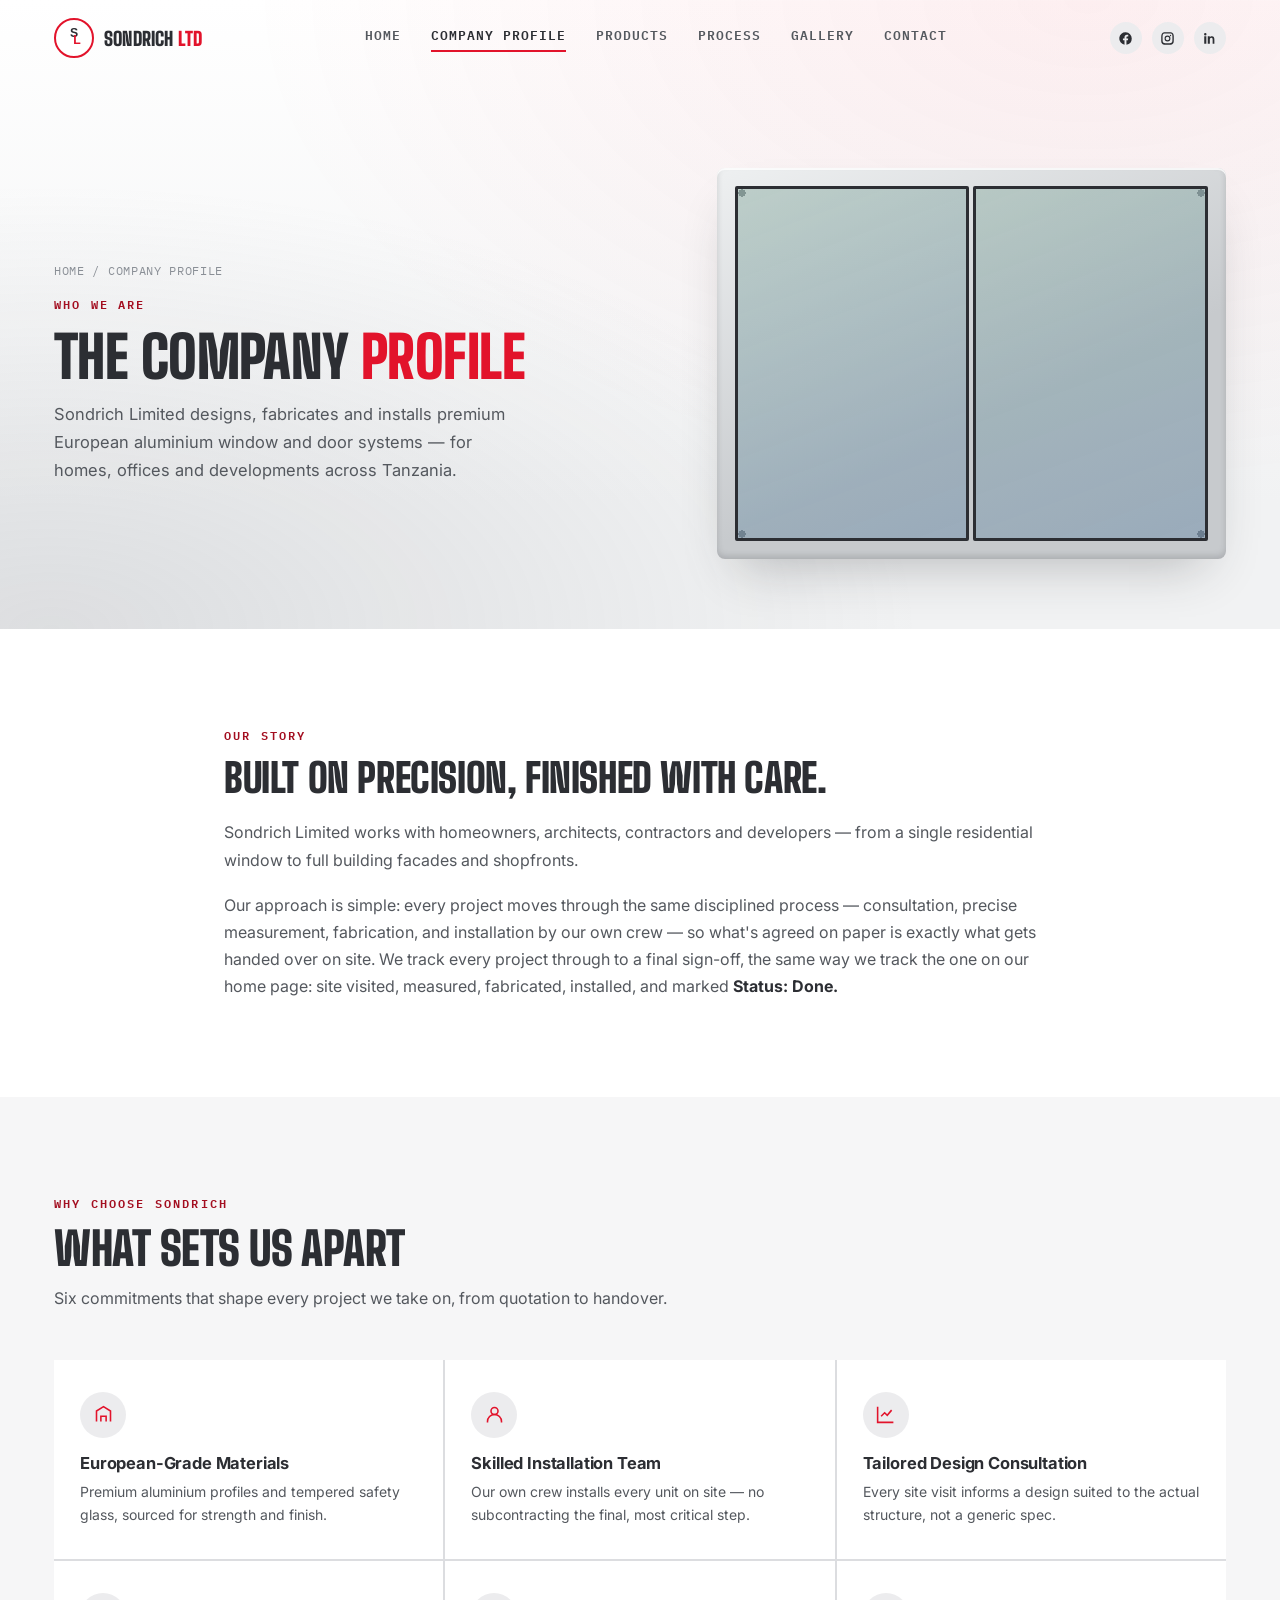
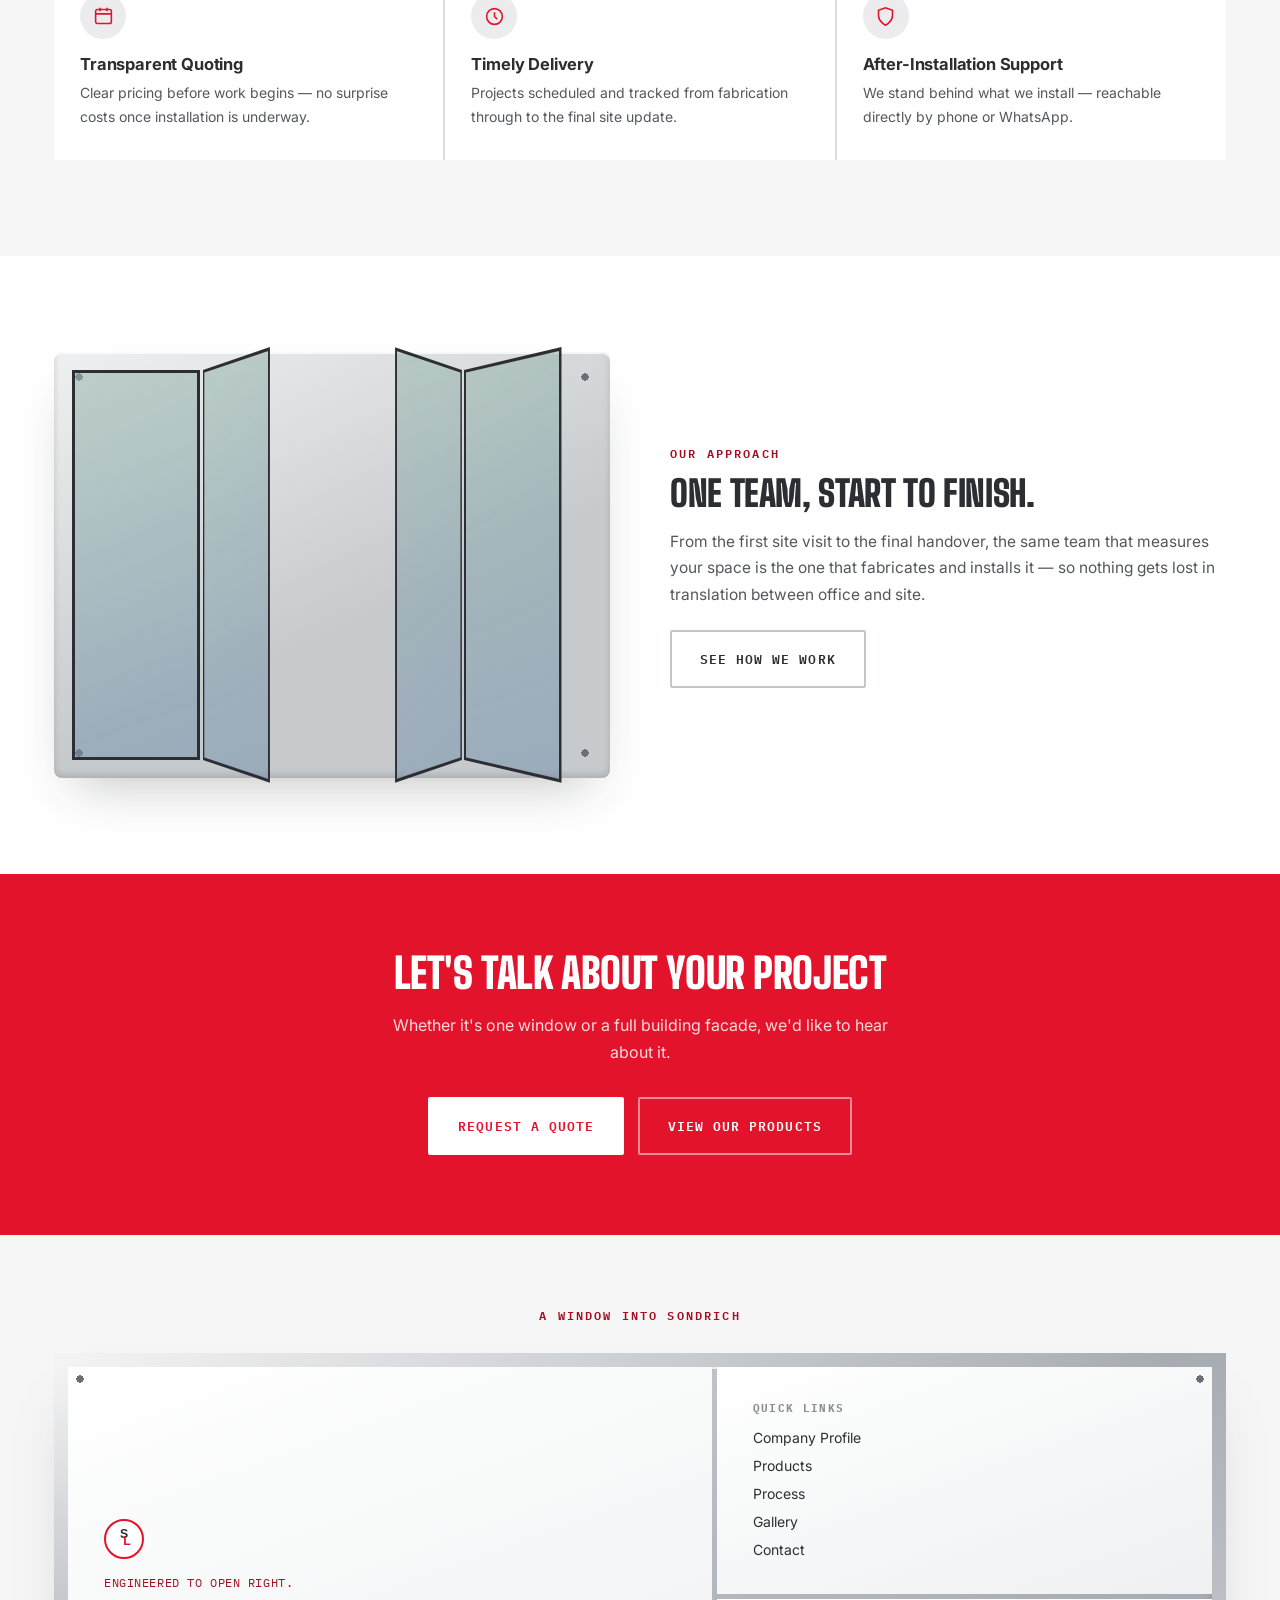
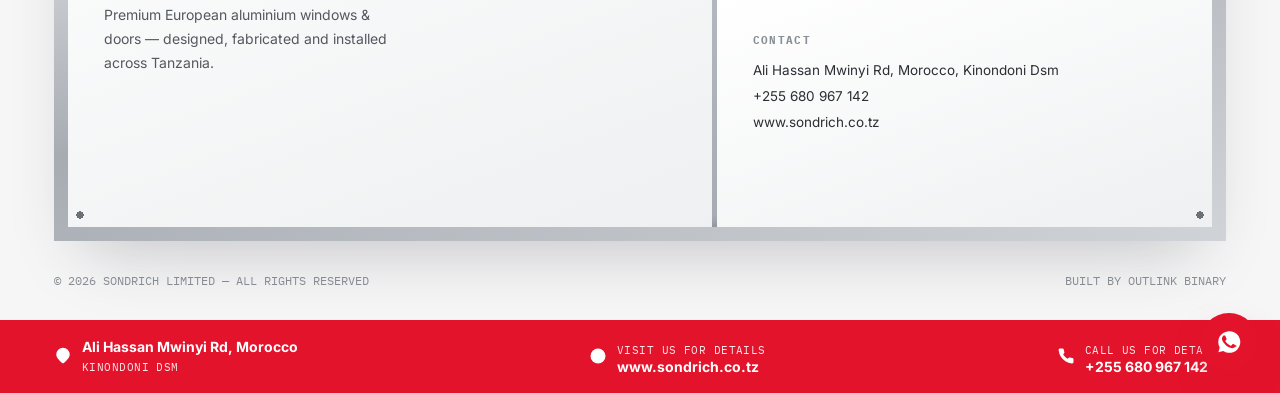
==== about.html @ 91968013 "Add files via upload" ====
<!DOCTYPE html>
<html lang="en">
<head>
<meta charset="UTF-8">
<meta name="viewport" content="width=device-width, initial-scale=1.0">
<title>Company Profile — Sondrich Limited</title>
<meta name="description" content="Sondrich Limited is a Tanzanian aluminium windows and doors company — premium European systems, fabricated and installed by our own team.">
<link rel="preconnect" href="https://fonts.googleapis.com">
<link rel="preconnect" href="https://fonts.gstatic.com" crossorigin>
<link href="https://fonts.googleapis.com/css2?family=Big+Shoulders+Display:wght@600;800;900&family=Inter:wght@400;500;600;700&family=IBM+Plex+Mono:wght@500;600&display=swap" rel="stylesheet">
<link rel="stylesheet" href="styles.css">
</head>
<body>

<header class="site-header" id="siteHeader">
  <div class="container">
    <a href="index.html" class="logo">
      <span class="logo-badge"><svg viewBox="0 0 100 100"><text x="50" y="46" text-anchor="middle" font-family="Arial,sans-serif" font-weight="900" font-size="34" fill="#2c2e33">S</text><text x="58" y="68" text-anchor="middle" font-family="Arial,sans-serif" font-weight="900" font-size="34" fill="#e2132b">L</text></svg></span>
      <span class="logo-word">SONDRICH <span>LTD</span></span>
    </a>
    <nav class="nav-links">
      <a href="index.html">Home</a><a href="about.html">Company Profile</a><a href="products.html">Products</a>
      <a href="process.html">Process</a><a href="gallery.html">Gallery</a><a href="contact.html">Contact</a>
    </nav>
    <div class="header-right">
      <div class="social-row">
        <a href="https://facebook.com" aria-label="Facebook" target="_blank" rel="noopener"><svg viewBox="0 0 24 24"><path d="M22 12a10 10 0 1 0-11.6 9.9v-7H7.9V12h2.5V9.8c0-2.5 1.5-3.9 3.8-3.9 1.1 0 2.2.2 2.2.2v2.5h-1.3c-1.2 0-1.6.8-1.6 1.6V12h2.8l-.4 2.9h-2.4v7A10 10 0 0 0 22 12Z"/></svg></a>
        <a href="https://instagram.com" aria-label="Instagram" target="_blank" rel="noopener"><svg viewBox="0 0 24 24"><path d="M12 2c2.7 0 3 0 4.1.06 1.1.05 1.8.22 2.5.47.7.27 1.2.6 1.8 1.16.6.6.9 1.1 1.16 1.8.25.7.42 1.4.47 2.5.06 1.1.06 1.4.06 4.1s0 3-.06 4.1c-.05 1.1-.22 1.8-.47 2.5-.27.7-.6 1.2-1.16 1.8-.6.6-1.1.9-1.8 1.16-.7.25-1.4.42-2.5.47-1.1.06-1.4.06-4.1.06s-3 0-4.1-.06c-1.1-.05-1.8-.22-2.5-.47a5 5 0 0 1-1.8-1.16 5 5 0 0 1-1.16-1.8c-.25-.7-.42-1.4-.47-2.5C2 15 2 14.7 2 12s0-3 .06-4.1c.05-1.1.22-1.8.47-2.5.27-.7.6-1.2 1.16-1.8.6-.6 1.1-.9 1.8-1.16.7-.25 1.4-.42 2.5-.47C9 2 9.3 2 12 2Zm0 1.8c-2.6 0-2.9 0-4 .06-.9.04-1.4.18-1.7.3-.45.17-.77.38-1.1.71-.33.33-.54.65-.71 1.1-.12.3-.26.8-.3 1.7-.06 1.1-.06 1.4-.06 4s0 2.9.06 4c.04.9.18 1.4.3 1.7.17.45.38.77.71 1.1.33.33.65.54 1.1.71.3.12.8.26 1.7.3 1.1.06 1.4.06 4 .06s2.9 0 4-.06c.9-.04 1.4-.18 1.7-.3.45-.17.77-.38 1.1-.71.33-.33.54-.65.71-1.1.12-.3.26-.8.3-1.7.06-1.1.06-1.4.06-4s0-2.9-.06-4c-.04-.9-.18-1.4-.3-1.7a2.9 2.9 0 0 0-.71-1.1 2.9 2.9 0 0 0-1.1-.71c-.3-.12-.8-.26-1.7-.3-1.1-.06-1.4-.06-4-.06Zm0 3.5a4.7 4.7 0 1 1 0 9.4 4.7 4.7 0 0 1 0-9.4Zm0 1.8a2.9 2.9 0 1 0 0 5.8 2.9 2.9 0 0 0 0-5.8Zm5.9-2a1.1 1.1 0 1 1-2.2 0 1.1 1.1 0 0 1 2.2 0Z"/></svg></a>
        <a href="https://linkedin.com" aria-label="LinkedIn" target="_blank" rel="noopener"><svg viewBox="0 0 24 24"><path d="M6.94 8.5H3.56V20.4h3.38V8.5ZM5.25 3.1a1.96 1.96 0 1 0 0 3.92 1.96 1.96 0 0 0 0-3.92ZM20.4 20.4h-3.37v-6.24c0-1.49-.03-3.4-2.07-3.4-2.08 0-2.4 1.62-2.4 3.3v6.34H9.2V8.5h3.24v1.63h.05c.45-.86 1.56-1.77 3.22-1.77 3.45 0 4.09 2.27 4.09 5.22v6.82Z"/></svg></a>
      </div>
      <button class="burger" id="burgerBtn" aria-label="Open menu"><span></span><span></span><span></span></button>
    </div>
  </div>
</header>

<div class="mobile-menu" id="mobileMenu">
  <a href="index.html">Home</a><a href="about.html">Company Profile</a><a href="products.html">Products</a>
  <a href="process.html">Process</a><a href="gallery.html">Gallery</a><a href="contact.html">Contact</a>
</div>

<!-- ================= PAGE HERO ================= -->
<section class="page-hero">
  <div class="container">
    <div>
      <p class="crumb"><a href="index.html">Home</a> / Company Profile</p>
      <p class="eyebrow" style="margin-top:14px;">Who We Are</p>
      <h1>The Company <em>Profile</em></h1>
      <p class="lead">Sondrich Limited designs, fabricates and installs premium European aluminium window and door systems — for homes, offices and developments across Tanzania.</p>
    </div>
    <div class="frame-wrap reveal slide-right">
      <div class="glass-anim c-case"><div class="gpane l"></div><div class="gpane r"></div></div>
    </div>
  </div>
</section>

<!-- ================= STORY ================= -->
<section>
  <div class="container" style="max-width:880px;">
    <div class="reveal">
      <p class="eyebrow">Our Story</p>
      <h2 style="font-size:clamp(28px,3.6vw,40px);text-transform:uppercase;margin:14px 0 22px;">Built on precision, finished with care.</h2>
      <p style="font-size:16px;margin-bottom:18px;">Sondrich Limited works with homeowners, architects, contractors and developers — from a single residential window to full building facades and shopfronts.</p>
      <p style="font-size:16px;">Our approach is simple: every project moves through the same disciplined process — consultation, precise measurement, fabrication, and installation by our own crew — so what's agreed on paper is exactly what gets handed over on site. We track every project through to a final sign-off, the same way we track the one on our home page: site visited, measured, fabricated, installed, and marked <strong style="color:var(--graphite);">Status: Done.</strong></p>
    </div>
  </div>
</section>

<!-- ================= WHY CHOOSE US ================= -->
<section style="background:var(--grey-50);">
  <div class="container">
    <div class="section-head reveal">
      <p class="eyebrow">Why Choose Sondrich</p>
      <h2>What Sets Us Apart</h2>
      <p>Six commitments that shape every project we take on, from quotation to handover.</p>
    </div>
    <div class="feature-grid reveal-stagger">
      <div class="feature-card"><span class="fi"><svg viewBox="0 0 24 24"><path d="M4 20V8l8-5 8 5v12M9 20v-6h6v6"/></svg></span><h3>European-Grade Materials</h3><p>Premium aluminium profiles and tempered safety glass, sourced for strength and finish.</p></div>
      <div class="feature-card"><span class="fi"><svg viewBox="0 0 24 24"><circle cx="12" cy="8" r="4"/><path d="M4 21v-1a8 8 0 0 1 16 0v1"/></svg></span><h3>Skilled Installation Team</h3><p>Our own crew installs every unit on site — no subcontracting the final, most critical step.</p></div>
      <div class="feature-card"><span class="fi"><svg viewBox="0 0 24 24"><path d="M3 3v18h18M7 14l4-4 3 3 5-6"/></svg></span><h3>Tailored Design Consultation</h3><p>Every site visit informs a design suited to the actual structure, not a generic spec.</p></div>
      <div class="feature-card"><span class="fi"><svg viewBox="0 0 24 24"><rect x="3" y="4" width="18" height="16" rx="2"/><path d="M3 9h18M8 2v4M16 2v4"/></svg></span><h3>Transparent Quoting</h3><p>Clear pricing before work begins — no surprise costs once installation is underway.</p></div>
      <div class="feature-card"><span class="fi"><svg viewBox="0 0 24 24"><circle cx="12" cy="12" r="9"/><path d="M12 7v5l3 3"/></svg></span><h3>Timely Delivery</h3><p>Projects scheduled and tracked from fabrication through to the final site update.</p></div>
      <div class="feature-card"><span class="fi"><svg viewBox="0 0 24 24"><path d="M12 22s8-4.5 8-11V5l-8-3-8 3v6c0 6.5 8 11 8 11Z"/></svg></span><h3>After-Installation Support</h3><p>We stand behind what we install — reachable directly by phone or WhatsApp.</p></div>
    </div>
  </div>
</section>

<!-- ================= APPROACH VISUAL BREAK ================= -->
<section>
  <div class="container split-grid">
    <div class="frame-wrap reveal slide-left">
      <div class="glass-anim c-fold"><div class="gpane"></div><div class="gpane"></div><div class="gpane"></div><div class="gpane"></div></div>
    </div>
    <div class="reveal slide-right">
      <p class="eyebrow">Our Approach</p>
      <h2 style="font-size:clamp(26px,3.4vw,36px);text-transform:uppercase;margin:14px 0 18px;">One team, start to finish.</h2>
      <p style="font-size:15.5px;margin-bottom:22px;">From the first site visit to the final handover, the same team that measures your space is the one that fabricates and installs it — so nothing gets lost in translation between office and site.</p>
      <a class="btn btn-ghost" href="process.html">See How We Work</a>
    </div>
  </div>
</section>

<!-- ================= CTA ================= -->
<section class="cta-banner">
  <div class="container">
    <h2>Let's Talk About Your Project</h2>
    <p>Whether it's one window or a full building facade, we'd like to hear about it.</p>
    <div style="display:flex;gap:14px;justify-content:center;flex-wrap:wrap;">
      <a class="btn btn-primary" href="contact.html">Request a Quote</a>
      <a class="btn btn-ghost" href="products.html">View Our Products</a>
    </div>
  </div>
</section>

<!-- ================= FOOTER ================= -->
<footer class="site-footer">
  <p class="footer-eyebrow eyebrow">A Window Into Sondrich</p>
  <div class="footer-window">
    <div class="footer-window-frame reveal">
      <div class="footer-pane a">
        <span class="logo-badge"><svg viewBox="0 0 100 100"><text x="50" y="46" text-anchor="middle" font-family="Arial,sans-serif" font-weight="900" font-size="34" fill="#2c2e33">S</text><text x="58" y="68" text-anchor="middle" font-family="Arial,sans-serif" font-weight="900" font-size="34" fill="#e2132b">L</text></svg></span>
        <p class="tagline">Engineered to open right.</p>
        <p class="about-line">Premium European aluminium windows &amp; doors — designed, fabricated and installed across Tanzania.</p>
      </div>
      <div class="footer-pane b">
        <h4>Quick Links</h4>
        <div class="footer-links"><a href="about.html">Company Profile</a><a href="products.html">Products</a><a href="process.html">Process</a><a href="gallery.html">Gallery</a><a href="contact.html">Contact</a></div>
      </div>
      <div class="footer-pane c">
        <h4>Contact</h4>
        <div class="footer-contact"><span>Ali Hassan Mwinyi Rd, Morocco, Kinondoni Dsm</span><a href="tel:+255680967142">+255 680 967 142</a><a href="https://www.sondrich.co.tz" target="_blank" rel="noopener">www.sondrich.co.tz</a></div>
      </div>
    </div>
  </div>
  <div class="footer-meta"><span>© 2026 SONDRICH LIMITED — ALL RIGHTS RESERVED</span><span>BUILT BY OUTLINK BINARY</span></div>
  <div class="footer-sill">
    <div class="container" style="display:flex;flex-wrap:wrap;gap:24px;justify-content:space-between;align-items:center;width:100%;">
      <div class="fb-item"><svg viewBox="0 0 24 24"><path d="M21 10c0 6-9 12-9 12s-9-6-9-12a9 9 0 1 1 18 0Z"/></svg><div><strong>Ali Hassan Mwinyi Rd, Morocco</strong><span>Kinondoni Dsm</span></div></div>
      <div class="fb-item"><svg viewBox="0 0 24 24"><circle cx="12" cy="12" r="10"/></svg><div><span>Visit us for details</span><strong>www.sondrich.co.tz</strong></div></div>
      <div class="fb-item"><svg viewBox="0 0 24 24"><path d="M22 16.9v3a2 2 0 0 1-2.2 2 19.8 19.8 0 0 1-8.6-3 19.5 19.5 0 0 1-6-6 19.8 19.8 0 0 1-3-8.7A2 2 0 0 1 4.1 2h3a2 2 0 0 1 2 1.7c.1.9.3 1.8.6 2.7a2 2 0 0 1-.4 2.1L8.1 9.7a16 16 0 0 0 6 6l1.2-1.2a2 2 0 0 1 2.1-.4c.9.3 1.8.5 2.7.6a2 2 0 0 1 1.9 2.2Z"/></svg><div><span>Call us for details</span><strong>+255 680 967 142</strong></div></div>
    </div>
  </div>
</footer>

<a class="float-wa" href="https://wa.me/255680967142?text=Hello%20Sondrich%2C%20I%27d%20like%20a%20quote." target="_blank" rel="noopener" aria-label="Chat on WhatsApp">
  <svg viewBox="0 0 24 24"><path d="M12 2a10 10 0 0 0-8.6 15l-1.2 4.4 4.5-1.2A10 10 0 1 0 12 2Zm5.8 14.2c-.2.7-1.4 1.3-2 1.4-.5.1-1.2.2-3.7-.8-3.1-1.2-5.1-4.4-5.3-4.6-.1-.2-1.3-1.7-1.3-3.2s.8-2.3 1.1-2.6c.3-.3.6-.4.8-.4h.6c.2 0 .5-.1.7.5.3.7.9 2.3 1 2.5.1.2.1.4 0 .6-.1.2-.2.3-.3.5-.2.2-.3.4-.5.5-.2.2-.4.4-.2.7.2.3.9 1.5 2 2.4 1.3 1.2 2.4 1.6 2.8 1.7.3.1.5.1.7-.1.2-.2.8-.9 1-1.2.2-.3.4-.3.7-.2.3.1 1.9.9 2.2 1.1.3.1.5.2.6.3.1.2.1.9-.1 1.6Z"/></svg>
</a>
<button class="to-top" id="toTop" aria-label="Scroll to top"><svg viewBox="0 0 24 24"><path d="M12 19V5M5 12l7-7 7 7"/></svg></button>

<script src="script.js" defer></script>
</body>
</html>
---- styles.css ----
/* ============================================================
   SONDRICH LIMITED — shared stylesheet
   Tokens: white / grey / red (brand), graphite for dark sections
   ============================================================ */

:root{
  --white:#ffffff;
  --grey-50:#f6f6f7;
  --grey-100:#ececee;
  --grey-200:#dcdde0;
  --grey-300:#c3c6cb;
  --grey-500:#8a8f96;
  --grey-700:#54585e;
  --graphite:#2c2e33;
  --graphite-2:#222428;
  --red:#e2132b;
  --red-deep:#a30e20;
  --display:'Big Shoulders Display', sans-serif;
  --body:'Inter', sans-serif;
  --mono:'IBM Plex Mono', monospace;
  --ease:cubic-bezier(.16,1,.3,1);
}

*,*::before,*::after{ box-sizing:border-box; }
html{ scroll-behavior:smooth; scroll-padding-top:90px; }
body{
  margin:0; font-family:var(--body); color:var(--grey-700);
  background:var(--white); -webkit-font-smoothing:antialiased;
  opacity:0; animation:pageIn .5s var(--ease) forwards;
}
@keyframes pageIn{ from{ opacity:0; transform:translateY(8px);} to{ opacity:1; transform:translateY(0);} }
img{ max-width:100%; display:block; }
a{ color:inherit; text-decoration:none; }
ul{ list-style:none; margin:0; padding:0; }
h1,h2,h3,h4{ font-family:var(--display); font-weight:900; margin:0; line-height:0.95; letter-spacing:-0.01em; color:var(--graphite); }
.eyebrow{ font-family:var(--mono); font-size:12px; font-weight:600; letter-spacing:0.18em; text-transform:uppercase; color:var(--red-deep); }
p{ line-height:1.7; color:var(--grey-700); margin:0; }
.container{ max-width:1220px; margin:0 auto; padding:0 24px; }
section{ padding:96px 0; }
@media (max-width:720px){ section{ padding:60px 0; } }
:focus-visible{ outline:3px solid var(--red); outline-offset:3px; }

.btn{
  display:inline-flex; align-items:center; gap:8px; font-family:var(--mono); font-weight:600; font-size:13px;
  letter-spacing:0.08em; text-transform:uppercase; padding:16px 28px; border-radius:2px; border:2px solid transparent;
  cursor:pointer; transition:transform .25s var(--ease), background .25s, border-color .25s, color .25s;
}
.btn:hover{ transform:translateY(-2px); }
.btn-primary{ background:var(--red); color:var(--white); }
.btn-primary:hover{ background:var(--red-deep); }
.btn-ghost{ background:transparent; color:var(--graphite); border-color:var(--grey-300); }
.btn-ghost:hover{ border-color:var(--graphite); }
.btn-ghost.on-dark{ color:var(--white); border-color:rgba(255,255,255,0.35); }
.btn-ghost.on-dark:hover{ border-color:var(--white); }
.btn-sm{ padding:11px 20px; font-size:11.5px; }

/* ---------- LOGO ---------- */
.logo{ display:flex; align-items:center; gap:10px; }
.logo-badge{ width:40px; height:40px; border-radius:50%; border:2px solid var(--red); background:var(--white); position:relative; flex:none; }
.logo-badge svg{ position:absolute; inset:0; width:100%; height:100%; }
.logo-word{ font-family:var(--display); font-weight:900; font-size:19px; letter-spacing:0.01em; color:var(--graphite); white-space:nowrap; }
.logo-word span{ color:var(--red); }

/* ---------- HEADER / NAV ---------- */
.site-header{ position:fixed; inset:0 0 auto 0; z-index:100; padding:18px 0; transition:background .3s var(--ease), padding .3s var(--ease), box-shadow .3s; }
.site-header.scrolled{ background:rgba(255,255,255,0.95); backdrop-filter:blur(8px); padding:12px 0; box-shadow:0 8px 24px rgba(44,46,51,0.08); }
.site-header .container{ display:flex; align-items:center; justify-content:space-between; gap:24px; }
.nav-links{ display:flex; gap:30px; }
.nav-links a{
  font-family:var(--mono); font-size:12.5px; font-weight:600; letter-spacing:0.08em; text-transform:uppercase;
  color:var(--grey-700); padding-bottom:4px; border-bottom:2px solid transparent; transition:border-color .25s, color .25s;
}
.nav-links a:hover, .nav-links a.active{ color:var(--graphite); border-color:var(--red); }
.header-right{ display:flex; align-items:center; gap:18px; }
.social-row{ display:flex; gap:10px; }
.social-row a{ width:32px; height:32px; border-radius:50%; background:var(--grey-100); display:flex; align-items:center; justify-content:center; transition:background .25s, transform .25s; }
.social-row a:hover{ background:var(--red); transform:translateY(-2px); }
.social-row svg{ width:15px; height:15px; fill:var(--graphite); transition:fill .25s; }
.social-row a:hover svg{ fill:var(--white); }
.burger{ display:none; width:38px; height:38px; border:none; background:transparent; cursor:pointer; }
.burger span{ display:block; width:22px; height:2px; background:var(--graphite); margin:5px auto; transition:transform .25s, opacity .25s; }
.mobile-menu{ position:fixed; inset:0; background:var(--white); z-index:99; display:flex; flex-direction:column; align-items:center; justify-content:center; gap:26px; transform:translateY(-100%); transition:transform .4s var(--ease); }
.mobile-menu.open{ transform:translateY(0); }
.mobile-menu a{ font-family:var(--display); font-weight:800; font-size:30px; color:var(--graphite); }
.mobile-menu a:hover, .mobile-menu a.active{ color:var(--red); }
@media (max-width:920px){ .nav-links{ display:none; } .header-right .social-row{ display:none; } .burger{ display:block; } }

/* ---------- FLOATING WHATSAPP BUTTON ---------- */
.float-wa{
  position:fixed; right:22px; bottom:22px; z-index:90; width:58px; height:58px; border-radius:50%;
  background:var(--red); display:flex; align-items:center; justify-content:center; box-shadow:0 14px 30px -8px rgba(226,19,43,0.55);
  transition:transform .25s var(--ease); animation:waPulse 2.6s ease-in-out infinite;
}
.float-wa:hover{ transform:scale(1.08); }
.float-wa svg{ width:26px; height:26px; fill:var(--white); }
@keyframes waPulse{ 0%,100%{ box-shadow:0 14px 30px -8px rgba(226,19,43,0.55);} 50%{ box-shadow:0 14px 36px -4px rgba(226,19,43,0.8);} }

/* ---------- PAGE HERO BANNER (inner pages) ---------- */
.page-hero{
  position:relative; padding:168px 0 70px; overflow:hidden;
  background:
    radial-gradient(ellipse at 85% 0%, rgba(226,19,43,0.07), transparent 55%),
    radial-gradient(ellipse at 4% 100%, rgba(138,143,150,0.2), transparent 50%),
    linear-gradient(180deg,#ffffff,#f1f2f3 80%);
}
.page-hero .container{ display:grid; grid-template-columns:1.1fr 0.9fr; gap:40px; align-items:center; }
.page-hero h1{ font-size:clamp(36px,5.4vw,58px); text-transform:uppercase; margin:14px 0 16px; }
.page-hero h1 em{ font-style:normal; color:var(--red); }
.page-hero p.lead{ font-size:16.5px; max-width:480px; }
.crumb{ font-family:var(--mono); font-size:11.5px; letter-spacing:0.06em; color:var(--grey-500); margin-top:18px; text-transform:uppercase; }
.crumb a:hover{ color:var(--red); }
@media (max-width:880px){ .page-hero .container{ grid-template-columns:1fr; } .page-hero{ padding-top:128px; } }

/* ---------- REVEAL UTILITIES ---------- */
.reveal{ opacity:0; transform:translateY(28px); transition:opacity .8s var(--ease), transform .8s var(--ease); }
.reveal.in{ opacity:1; transform:translateY(0); }
.reveal-stagger > *{ opacity:0; transform:translateY(24px); transition:opacity .7s var(--ease), transform .7s var(--ease); }
.reveal-stagger.in > *{ opacity:1; transform:translateY(0); }
.reveal-stagger.in > *:nth-child(1){ transition-delay:.04s; } .reveal-stagger.in > *:nth-child(2){ transition-delay:.1s; }
.reveal-stagger.in > *:nth-child(3){ transition-delay:.16s; } .reveal-stagger.in > *:nth-child(4){ transition-delay:.22s; }
.reveal-stagger.in > *:nth-child(5){ transition-delay:.28s; } .reveal-stagger.in > *:nth-child(6){ transition-delay:.34s; }
.reveal-stagger.in > *:nth-child(7){ transition-delay:.4s; } .reveal-stagger.in > *:nth-child(8){ transition-delay:.46s; }
.slide-left{ transform:translateX(-40px); } .slide-left.in{ transform:translateX(0); }
.slide-right{ transform:translateX(40px); } .slide-right.in{ transform:translateX(0); }

/* ---------- MARQUEE ---------- */
.marquee{ background:var(--red); overflow:hidden; padding:14px 0; }
.marquee-track{ display:flex; gap:48px; white-space:nowrap; animation:scrollLeft 26s linear infinite; }
.marquee-track span{ font-family:var(--mono); font-weight:600; font-size:13px; letter-spacing:0.12em; text-transform:uppercase; color:var(--white); }
@keyframes scrollLeft{ from{ transform:translateX(0);} to{ transform:translateX(-50%);} }

/* ============================================================
   BIG HOVER-TOGGLE GLASS ANIMATION SYSTEM
   Opens on :hover (desktop), toggles on .is-active (tap, JS),
   and gives a one-time "demo-open" pulse on first scroll-into-view.
   ============================================================ */
.glass-anim{ position:relative; width:100%; aspect-ratio:4/3; perspective:1000px; }
.glass-anim .gpane{ background:linear-gradient(160deg, rgba(150,180,170,0.55), rgba(110,140,170,0.5)); border:3px solid var(--graphite); position:relative; }

.glass-anim.c-slide{ overflow:hidden; border:4px solid var(--graphite); border-radius:3px; }
.glass-anim.c-slide .gpane{ position:absolute; inset:0; width:62%; border:none; transition:transform .6s var(--ease); }
.glass-anim.c-slide .gpane.b{ left:38%; opacity:.85; }
.glass-anim.c-slide:hover .gpane.a, .glass-anim.c-slide.demo-open .gpane.a, .glass-anim.c-slide.is-active .gpane.a{ transform:translateX(-46%); }

.glass-anim.c-case{ display:flex; gap:4px; }
.glass-anim.c-case .gpane{ width:50%; border-radius:2px; }
.glass-anim.c-case .gpane.r{ transform-origin:right center; transition:transform .6s var(--ease); }
.glass-anim.c-case:hover .gpane.r, .glass-anim.c-case.demo-open .gpane.r, .glass-anim.c-case.is-active .gpane.r{ transform:rotateY(-34deg); }

.glass-anim.c-tilt .gpane{ width:100%; height:100%; transform-origin:bottom center; transition:transform .6s var(--ease); border-radius:2px; }
.glass-anim.c-tilt:hover .gpane, .glass-anim.c-tilt.demo-open .gpane, .glass-anim.c-tilt.is-active .gpane{ transform:rotateX(22deg) translateY(-6px); }

.glass-anim.c-awning .gpane{ width:100%; height:100%; transform-origin:top center; transition:transform .6s var(--ease); border-radius:2px; }
.glass-anim.c-awning:hover .gpane, .glass-anim.c-awning.demo-open .gpane, .glass-anim.c-awning.is-active .gpane{ transform:rotateX(-20deg) translateY(6px); }

.glass-anim.c-door{ overflow:hidden; border:4px solid var(--graphite); border-radius:3px; }
.glass-anim.c-door .gpane{ position:absolute; inset:0; width:70%; border:none; transition:transform .65s var(--ease); }
.glass-anim.c-door .gpane.b{ left:30%; opacity:.9; }
.glass-anim.c-door:hover .gpane.a, .glass-anim.c-door.demo-open .gpane.a, .glass-anim.c-door.is-active .gpane.a{ transform:translateX(-58%); }

.glass-anim.c-fold{ display:flex; gap:3px; }
.glass-anim.c-fold .gpane{ width:25%; height:100%; transition:transform .55s var(--ease); }
.glass-anim.c-fold .gpane:nth-child(2){ transform-origin:left center; }
.glass-anim.c-fold .gpane:nth-child(3){ transform-origin:right center; }
.glass-anim.c-fold .gpane:nth-child(4){ transform-origin:left center; }
.glass-anim.c-fold:hover .gpane:nth-child(2), .glass-anim.c-fold.demo-open .gpane:nth-child(2), .glass-anim.c-fold.is-active .gpane:nth-child(2){ transform:rotateY(-55deg); }
.glass-anim.c-fold:hover .gpane:nth-child(3), .glass-anim.c-fold.demo-open .gpane:nth-child(3), .glass-anim.c-fold.is-active .gpane:nth-child(3){ transform:rotateY(55deg); }
.glass-anim.c-fold:hover .gpane:nth-child(4), .glass-anim.c-fold.demo-open .gpane:nth-child(4), .glass-anim.c-fold.is-active .gpane:nth-child(4){ transform:rotateY(-55deg); }

.glass-anim.c-french{ display:flex; gap:4px; }
.glass-anim.c-french .gpane{ width:50%; transition:transform .6s var(--ease); border-radius:2px; }
.glass-anim.c-french .gpane.l{ transform-origin:left center; }
.glass-anim.c-french .gpane.r{ transform-origin:right center; }
.glass-anim.c-french:hover .gpane.l, .glass-anim.c-french.demo-open .gpane.l, .glass-anim.c-french.is-active .gpane.l{ transform:rotateY(30deg); }
.glass-anim.c-french:hover .gpane.r, .glass-anim.c-french.demo-open .gpane.r, .glass-anim.c-french.is-active .gpane.r{ transform:rotateY(-30deg); }

.glass-anim.c-fixed{ display:grid; grid-template-columns:repeat(3,1fr); grid-template-rows:repeat(2,1fr); gap:3px; border:4px solid var(--graphite); border-radius:3px; position:relative; overflow:hidden; }
.glass-anim.c-fixed .gpane{ border:none; }
.glass-anim.c-fixed::after{ content:""; position:absolute; inset:0; pointer-events:none; background:linear-gradient(115deg, transparent 35%, rgba(255,255,255,0.65) 48%, transparent 62%); transform:translateX(-130%); }
.glass-anim.c-fixed:hover::after, .glass-anim.c-fixed.demo-open::after, .glass-anim.c-fixed.is-active::after{ animation:sheen 1.3s var(--ease) 1; }
@keyframes sheen{ 0%{ transform:translateX(-130%);} 100%{ transform:translateX(130%);} }

/* big framed wrapper used on Products page — adds chunky aluminium-profile border + corner rivets */
.frame-wrap{ position:relative; padding:18px; }
.frame-wrap::before{
  content:""; position:absolute; inset:0; border-radius:8px; pointer-events:none;
  background:linear-gradient(155deg,#eef0f1,#c7cacd 60%);
  box-shadow:
    inset 0 2px 0 rgba(255,255,255,0.8),
    inset 0 -3px 6px rgba(44,46,51,0.18),
    0 26px 50px -22px rgba(44,46,51,0.3);
}
.frame-wrap::after{
  content:""; position:absolute; inset:9px; border-radius:5px; pointer-events:none;
  background:
    radial-gradient(circle 4px at 16px 16px, #6b7077 92%, transparent 94%),
    radial-gradient(circle 4px at calc(100% - 16px) 16px, #6b7077 92%, transparent 94%),
    radial-gradient(circle 4px at 16px calc(100% - 16px), #6b7077 92%, transparent 94%),
    radial-gradient(circle 4px at calc(100% - 16px) calc(100% - 16px), #6b7077 92%, transparent 94%);
}
.frame-wrap > .glass-anim{ position:relative; z-index:1; }
.frame-shadow{ height:22px; max-width:80%; margin:14px auto 0; border-radius:50%; background:radial-gradient(ellipse, rgba(44,46,51,0.18), transparent 70%); }

/* ---------- 3D STAGE (home hero) ---------- */
.window-stage{ perspective:1400px; transition:transform .35s var(--ease); transform-style:preserve-3d; }
.window-stage.idle-float{ animation:idleFloat 7s ease-in-out infinite; }
@keyframes idleFloat{ 0%,100%{ transform:translateY(0) rotateZ(0deg);} 50%{ transform:translateY(-7px) rotateZ(.5deg);} }
.window-frame{
  position:relative; border-radius:6px; background:linear-gradient(155deg,#e6e7e9,#c7cacd 75%);
  border:16px solid; border-image:linear-gradient(160deg,#f2f3f4,#a7acb3 45%,#cfd2d6) 1;
  box-shadow:0 40px 80px -26px rgba(44,46,51,0.34); display:grid; grid-template-columns:1fr 1fr; gap:8px; padding:8px; overflow:hidden;
}
.window-frame::after{
  content:""; position:absolute; inset:0; pointer-events:none; z-index:3;
  background:linear-gradient(115deg, transparent 32%, rgba(255,255,255,0.55) 46%, transparent 60%);
  transform:translateX(-130%); animation:heroSheen 7s ease-in-out infinite;
}
@keyframes heroSheen{ 0%,55%,100%{ transform:translateX(-130%);} 78%{ transform:translateX(130%);} }
.window-frame .sash{ position:relative; overflow:hidden; border:7px solid var(--graphite); border-radius:2px;
  background:linear-gradient(120deg, rgba(255,255,255,0.22), transparent 35%), radial-gradient(circle at 30% 20%, rgba(140,170,150,0.55), transparent 55%),
  radial-gradient(circle at 70% 80%, rgba(80,110,150,0.5), transparent 60%), linear-gradient(180deg,#5b7065,#3c4b46); }
.window-frame .sash::before{ content:""; position:absolute; left:50%; top:0; bottom:0; width:3px; background:rgba(44,46,51,0.55); transform:translateX(-50%); }
.window-frame .sash::after{ content:""; position:absolute; top:50%; left:0; right:0; height:3px; background:rgba(44,46,51,0.55); transform:translateY(-50%); }
.window-frame .sash.right{ transform-origin:right center; transition:transform 1.5s var(--ease); will-change:transform; }
.window-stage.is-open .sash.right{ transform:rotateY(-30deg) translateZ(6px); }
.handle{ position:absolute; left:10px; top:50%; width:7px; height:46px; border-radius:3px; background:linear-gradient(90deg,#f1f2f3,#9fa5ad); transform:translateY(-50%); }
.hero-caption{ margin-top:18px; border:1.5px solid var(--red); padding:10px 16px; max-width:340px; font-family:var(--mono); font-size:11.5px; letter-spacing:0.04em; color:var(--grey-700); text-transform:uppercase; background:var(--white); }

/* ---------- VALUE / FEATURE CARDS ---------- */
.value-grid{ display:grid; gap:0; }
.value-card{ display:flex; gap:16px; padding:20px 0; border-top:1px solid var(--grey-200); }
.value-card:first-child{ border-top:none; }
.value-icon{ flex:none; width:44px; height:44px; border-radius:50%; background:var(--grey-100); display:flex; align-items:center; justify-content:center; }
.value-icon svg{ width:20px; height:20px; stroke:var(--red); fill:none; stroke-width:1.8; }
.value-card h3{ font-family:var(--body); font-weight:700; font-size:16px; text-transform:none; margin-bottom:4px; }
.value-card p{ font-size:14.5px; }

.feature-grid{ display:grid; grid-template-columns:repeat(3,1fr); gap:2px; background:var(--grey-200); }
.feature-card{ background:var(--white); padding:32px 26px; transition:background .3s; }
.feature-card:hover{ background:var(--grey-50); }
.feature-card .fi{ width:46px; height:46px; border-radius:50%; background:var(--grey-100); display:flex; align-items:center; justify-content:center; margin-bottom:18px; }
.feature-card .fi svg{ width:21px; height:21px; stroke:var(--red); fill:none; stroke-width:1.8; }
.feature-card h3{ font-family:var(--body); font-weight:700; font-size:16.5px; text-transform:none; margin-bottom:8px; }
.feature-card p{ font-size:14px; }
@media (max-width:880px){ .feature-grid{ grid-template-columns:1fr 1fr; } }
@media (max-width:560px){ .feature-grid{ grid-template-columns:1fr; } }

.section-head{ max-width:620px; margin-bottom:48px; }
.section-head h2{ font-size:clamp(30px,4vw,46px); text-transform:uppercase; margin:14px 0 14px; }
.section-head.on-dark h2{ color:var(--white); }
.section-head.on-dark p{ color:var(--grey-300); }
.section-head.center{ margin-left:auto; margin-right:auto; text-align:center; }

/* ---------- PRODUCT FEATURE ROWS (Products page) ---------- */
.ptype-row{ display:grid; grid-template-columns:1fr 1fr; gap:64px; align-items:center; padding:64px 0; border-top:1px solid var(--grey-200); }
.ptype-row:first-of-type{ border-top:none; }
.ptype-row.rev .ptype-visual{ order:2; }
.ptype-row.rev .ptype-copy{ order:1; }
.ptype-copy .index{ font-family:var(--mono); font-size:13px; color:var(--red); letter-spacing:0.08em; }
.ptype-copy h2{ font-size:clamp(26px,3.4vw,38px); text-transform:uppercase; margin:10px 0 16px; }
.ptype-copy p.desc{ font-size:15.5px; max-width:440px; margin-bottom:22px; }
.spec-list{ display:flex; flex-wrap:wrap; gap:10px 26px; }
.spec-list div{ font-family:var(--mono); font-size:11.5px; letter-spacing:0.04em; color:var(--grey-500); text-transform:uppercase; }
.spec-list strong{ display:block; color:var(--graphite); font-size:13px; font-family:var(--body); letter-spacing:0; text-transform:none; margin-top:2px; }
.ptype-visual{ max-width:440px; margin:0 auto; width:100%; }
@media (max-width:900px){ .ptype-row, .ptype-row.rev{ grid-template-columns:1fr; } .ptype-row.rev .ptype-visual, .ptype-row.rev .ptype-copy{ order:initial; } }

/* ---------- FINISHES ---------- */
.finishes-row{ display:flex; flex-wrap:wrap; gap:30px; align-items:center; margin-top:20px; }
.swatch{ display:flex; flex-direction:column; align-items:center; gap:8px; }
.swatch i{ width:38px; height:38px; border-radius:50%; display:block; border:1px solid var(--grey-300); box-shadow:inset 0 0 0 3px var(--white); }
.swatch span{ font-family:var(--mono); font-size:10.5px; letter-spacing:0.04em; text-transform:uppercase; color:var(--grey-700); }

/* ---------- PROCESS TIMELINE (full page) ---------- */
.timeline{ position:relative; max-width:880px; margin:0 auto; }
.timeline::before{ content:""; position:absolute; left:50%; top:0; bottom:0; width:1px; background:var(--grey-200); transform:translateX(-50%); }
.t-item{ position:relative; display:grid; grid-template-columns:1fr 60px 1fr; gap:0; align-items:center; padding:38px 0; }
.t-item .t-copy{ grid-column:1; text-align:right; padding-right:36px; }
.t-item.rev .t-copy{ grid-column:3; text-align:left; padding-right:0; padding-left:36px; }
.t-item .t-num{ grid-column:2; width:56px; height:56px; border-radius:50%; border:2px solid var(--red); background:var(--white); display:flex; align-items:center; justify-content:center; font-family:var(--mono); font-weight:600; color:var(--red); position:relative; z-index:1; margin:0 auto; }
.t-item h3{ font-family:var(--body); font-weight:700; font-size:18px; text-transform:none; margin-bottom:8px; }
.t-item p{ font-size:14.5px; }
.status-tag{ display:inline-block; margin-top:10px; border:1.5px solid var(--red); color:var(--red-deep); font-family:var(--mono); font-size:10.5px; letter-spacing:0.1em; padding:4px 9px; text-transform:uppercase; }
.status-tag.on-dark{ color:var(--white); }
@media (max-width:760px){
  .timeline::before{ left:26px; }
  .t-item, .t-item.rev{ grid-template-columns:60px 1fr; }
  .t-item .t-copy, .t-item.rev .t-copy{ grid-column:2; text-align:left; padding:0 0 0 22px; }
  .t-item .t-num{ grid-column:1; }
}

/* ---------- DARK SECTION ---------- */
.dark-section{ background:var(--graphite); color:var(--white); }
.dark-section p{ color:var(--grey-300); }

/* ---------- GALLERY ---------- */
.gallery-grid{ display:grid; grid-template-columns:repeat(3,1fr); gap:22px; }
.gallery-card{ position:relative; aspect-ratio:4/3; border-radius:4px; overflow:hidden; background:linear-gradient(160deg,#454a4f,#2c2e33); cursor:pointer; }
.gallery-card .glass-fx{ position:absolute; inset:0; background:radial-gradient(circle at 25% 20%, rgba(150,180,150,0.4), transparent 50%), radial-gradient(circle at 75% 75%, rgba(120,150,180,0.35), transparent 55%); transition:transform .5s var(--ease); }
.gallery-card:hover .glass-fx{ transform:scale(1.08); }
.gallery-card .overlay{ position:absolute; inset:0; padding:22px; display:flex; flex-direction:column; justify-content:space-between; background:linear-gradient(180deg, rgba(34,36,40,0.05) 30%, rgba(34,36,40,0.82) 100%); }
.gallery-top{ display:flex; justify-content:space-between; align-items:flex-start; gap:10px; }
.gallery-card .status-tag{ background:rgba(34,36,40,0.55); color:var(--white); }
.mock-ribbon{ background:var(--red); color:var(--white); font-family:var(--mono); font-size:9.5px; letter-spacing:0.08em; padding:4px 8px; text-transform:uppercase; white-space:nowrap; }
.gallery-loc{ font-family:var(--mono); font-size:12px; color:var(--grey-200); letter-spacing:0.04em; }
.gallery-caption{ border:1.5px solid var(--red); padding:10px 14px; font-family:var(--mono); font-size:11px; letter-spacing:0.03em; color:var(--white); text-transform:uppercase; background:rgba(34,36,40,0.4); }
@media (max-width:900px){ .gallery-grid{ grid-template-columns:repeat(2,1fr); } }
@media (max-width:560px){ .gallery-grid{ grid-template-columns:1fr; } }

/* ---------- CONTACT ---------- */
.contact-layout{ display:grid; grid-template-columns:0.9fr 1.1fr; gap:60px; }
.contact-rows{ display:flex; flex-direction:column; gap:20px; }
.contact-row{ display:flex; gap:16px; align-items:flex-start; }
.contact-row .ic{ flex:none; width:38px; height:38px; border-radius:50%; background:rgba(226,19,43,0.16); display:flex; align-items:center; justify-content:center; }
.contact-row .ic svg{ width:17px; height:17px; stroke:var(--red); fill:none; stroke-width:1.8; }
.contact-row a, .contact-row span.txt{ font-size:14.5px; color:var(--grey-200); }
.contact-row a:hover{ color:var(--white); }
.contact-row strong{ display:block; font-family:var(--mono); font-size:11px; letter-spacing:0.1em; color:var(--grey-500); text-transform:uppercase; margin-bottom:3px; }
.social-row.lg a{ width:40px; height:40px; background:rgba(255,255,255,0.08); }
.social-row.lg svg{ width:17px; height:17px; fill:var(--white); }
.social-row.lg a:hover{ background:var(--red); }

.map-embed{ margin-top:30px; border-radius:3px; overflow:hidden; border:1px solid rgba(255,255,255,0.12); filter:grayscale(0.3) contrast(1.05); }
.map-embed iframe{ width:100%; height:220px; border:0; display:block; }

.quote-form{ background:var(--graphite-2); border:1px solid rgba(255,255,255,0.08); padding:36px; border-radius:3px; }
.form-row{ margin-bottom:18px; }
.form-row label{ display:block; font-family:var(--mono); font-size:11px; letter-spacing:0.08em; text-transform:uppercase; color:var(--grey-500); margin-bottom:8px; }
.form-row input, .form-row select, .form-row textarea{ width:100%; background:var(--graphite); border:1px solid rgba(255,255,255,0.14); color:var(--white); padding:13px 14px; font-family:var(--body); font-size:14.5px; border-radius:2px; }
.form-row input:focus, .form-row select:focus, .form-row textarea:focus{ border-color:var(--red); outline:none; }
.form-grid2{ display:grid; grid-template-columns:1fr 1fr; gap:18px; }
@media (max-width:880px){ .contact-layout{ grid-template-columns:1fr; } }
@media (max-width:520px){ .form-grid2{ grid-template-columns:1fr; } }

/* ---------- SPLIT / FIVE-UP UTILITY GRIDS ---------- */
.split-grid{ display:grid; grid-template-columns:1fr 1fr; gap:60px; align-items:center; }
.split-grid.about-split{ grid-template-columns:0.9fr 1.1fr; gap:64px; align-items:start; }
.five-up-grid{ display:grid; grid-template-columns:repeat(5,1fr); gap:24px; }
@media (max-width:880px){ .split-grid, .split-grid.about-split{ grid-template-columns:1fr; gap:40px; } }
@media (max-width:760px){ .five-up-grid{ grid-template-columns:repeat(2,1fr); row-gap:32px; } }
@media (max-width:420px){ .five-up-grid{ grid-template-columns:1fr; } }

/* ---------- HOME TEASER GRID ---------- */
.teaser-grid{ display:grid; grid-template-columns:repeat(3,1fr); gap:24px; }
.teaser-card{ background:var(--grey-50); border:1px solid var(--grey-200); border-radius:4px; padding:26px; transition:box-shadow .3s, transform .3s; }
.teaser-card:hover{ box-shadow:0 18px 36px -16px rgba(44,46,51,0.18); transform:translateY(-3px); }
.teaser-card h3{ font-family:var(--body); font-weight:700; font-size:16px; text-transform:none; margin:14px 0 8px; }
.teaser-card p{ font-size:13.5px; margin-bottom:14px; }
.teaser-card a.more{ font-family:var(--mono); font-size:11.5px; letter-spacing:0.06em; text-transform:uppercase; color:var(--red-deep); }
.teaser-card a.more:hover{ color:var(--red); }
@media (max-width:900px){ .teaser-grid{ grid-template-columns:1fr 1fr; } }
@media (max-width:560px){ .teaser-grid{ grid-template-columns:1fr; } }

.cta-banner{ background:var(--red); color:var(--white); text-align:center; padding:80px 0; }
.cta-banner h2{ color:var(--white); font-size:clamp(28px,4vw,42px); text-transform:uppercase; margin-bottom:18px; }
.cta-banner p{ color:rgba(255,255,255,0.85); max-width:520px; margin:0 auto 30px; }
.cta-banner .btn-ghost{ color:var(--white); border-color:rgba(255,255,255,0.5); }
.cta-banner .btn-ghost:hover{ border-color:var(--white); background:rgba(255,255,255,0.12); }
.cta-banner .btn-primary{ background:var(--white); color:var(--red); }
.cta-banner .btn-primary:hover{ background:var(--grey-100); }

/* ============================================================
   FOOTER — styled as an aluminium-profile glass window
   ============================================================ */
.site-footer{ background:var(--grey-50); padding-top:70px; }
.footer-eyebrow{ text-align:center; margin-bottom:28px; }
.footer-window{ max-width:1220px; margin:0 auto; padding:0 24px; }
.footer-window-frame{
  display:grid; grid-template-columns:1.3fr 1fr; grid-template-rows:1fr 1fr; gap:5px;
  background:linear-gradient(155deg,#cfd2d6,#9aa0a8);
  border-radius:6px; overflow:hidden;
  box-shadow:
    inset 0 2px 0 rgba(255,255,255,0.7),
    inset 0 -4px 8px rgba(44,46,51,0.2),
    0 34px 64px -30px rgba(44,46,51,0.28);
  border:14px solid; border-image:linear-gradient(160deg,#f2f3f4,#a7acb3 45%,#cfd2d6) 1;
  position:relative;
}
.footer-window-frame::before{
  content:""; position:absolute; inset:0; pointer-events:none; z-index:2;
  background:
    radial-gradient(circle 4px at 12px 12px, #6b7077 92%, transparent 94%),
    radial-gradient(circle 4px at calc(100% - 12px) 12px, #6b7077 92%, transparent 94%),
    radial-gradient(circle 4px at 12px calc(100% - 12px), #6b7077 92%, transparent 94%),
    radial-gradient(circle 4px at calc(100% - 12px) calc(100% - 12px), #6b7077 92%, transparent 94%);
}
.footer-pane{ background:linear-gradient(160deg,#ffffff,#eef0f1); padding:36px; position:relative; overflow:hidden; }
.footer-pane::after{ content:""; position:absolute; inset:0; pointer-events:none; background:linear-gradient(115deg, transparent 35%, rgba(255,255,255,0.75) 48%, transparent 62%); transform:translateX(-130%); animation:sheen 9s ease-in-out infinite; }
.footer-pane.a{ grid-row:1 / 3; display:flex; flex-direction:column; justify-content:center; }
.footer-pane.a::after{ animation-delay:0s; }
.footer-pane.b::after{ animation-delay:1.4s; }
.footer-pane.c::after{ animation-delay:2.8s; }
.footer-pane p.tagline{ font-family:var(--mono); font-size:11.5px; letter-spacing:0.05em; text-transform:uppercase; color:var(--red-deep); margin-top:14px; }
.footer-pane .about-line{ font-size:14px; color:var(--grey-700); margin-top:10px; max-width:300px; }
.footer-pane h4{ font-family:var(--mono); font-size:11px; letter-spacing:0.12em; text-transform:uppercase; color:var(--grey-500); margin:0 0 16px; }
.footer-links{ display:flex; flex-direction:column; gap:11px; }
.footer-links a{ font-size:14px; color:var(--graphite); transition:color .2s, padding-left .2s; }
.footer-links a:hover{ color:var(--red); padding-left:4px; }
.footer-contact{ display:flex; flex-direction:column; gap:10px; }
.footer-contact a, .footer-contact span{ font-size:13.5px; color:var(--graphite); }
.footer-contact a:hover{ color:var(--red); }
.footer-meta{ max-width:1220px; margin:18px auto 0; padding:14px 24px; display:flex; justify-content:space-between; flex-wrap:wrap; gap:10px; font-family:var(--mono); font-size:11.5px; color:var(--grey-500); }
.footer-sill{ background:var(--red); color:var(--white); padding:18px 0; margin-top:18px; display:flex; flex-wrap:wrap; gap:24px; justify-content:space-between; align-items:center; }
.footer-sill .fb-item{ display:flex; align-items:center; gap:10px; }
.footer-sill svg{ width:18px; height:18px; fill:var(--white); flex:none; }
.footer-sill strong{ display:block; font-size:14px; }
.footer-sill span{ font-family:var(--mono); font-size:11px; letter-spacing:0.04em; opacity:0.9; text-transform:uppercase; }
@media (max-width:840px){
  .footer-window-frame{ grid-template-columns:1fr; grid-template-rows:auto; }
  .footer-pane.a{ grid-row:auto; }
  .footer-meta{ flex-direction:column; text-align:center; }
}
@media (max-width:720px){ .footer-sill{ flex-direction:column; align-items:flex-start; padding-left:24px; } }

/* ---------- SCROLL TO TOP ---------- */
.to-top{
  position:fixed; right:22px; bottom:90px; z-index:90; width:42px; height:42px; border-radius:50%;
  background:var(--white); border:1.5px solid var(--grey-300); display:flex; align-items:center; justify-content:center;
  opacity:0; pointer-events:none; transition:opacity .3s, transform .25s; box-shadow:0 10px 22px -10px rgba(44,46,51,0.3);
}
.to-top.show{ opacity:1; pointer-events:auto; }
.to-top:hover{ transform:translateY(-3px); border-color:var(--red); }
.to-top svg{ width:16px; height:16px; stroke:var(--graphite); fill:none; stroke-width:2; }

@media (prefers-reduced-motion: reduce){
  *{ animation-duration:0.01ms !important; animation-iteration-count:1 !important; transition-duration:0.01ms !important; scroll-behavior:auto !important; }
}
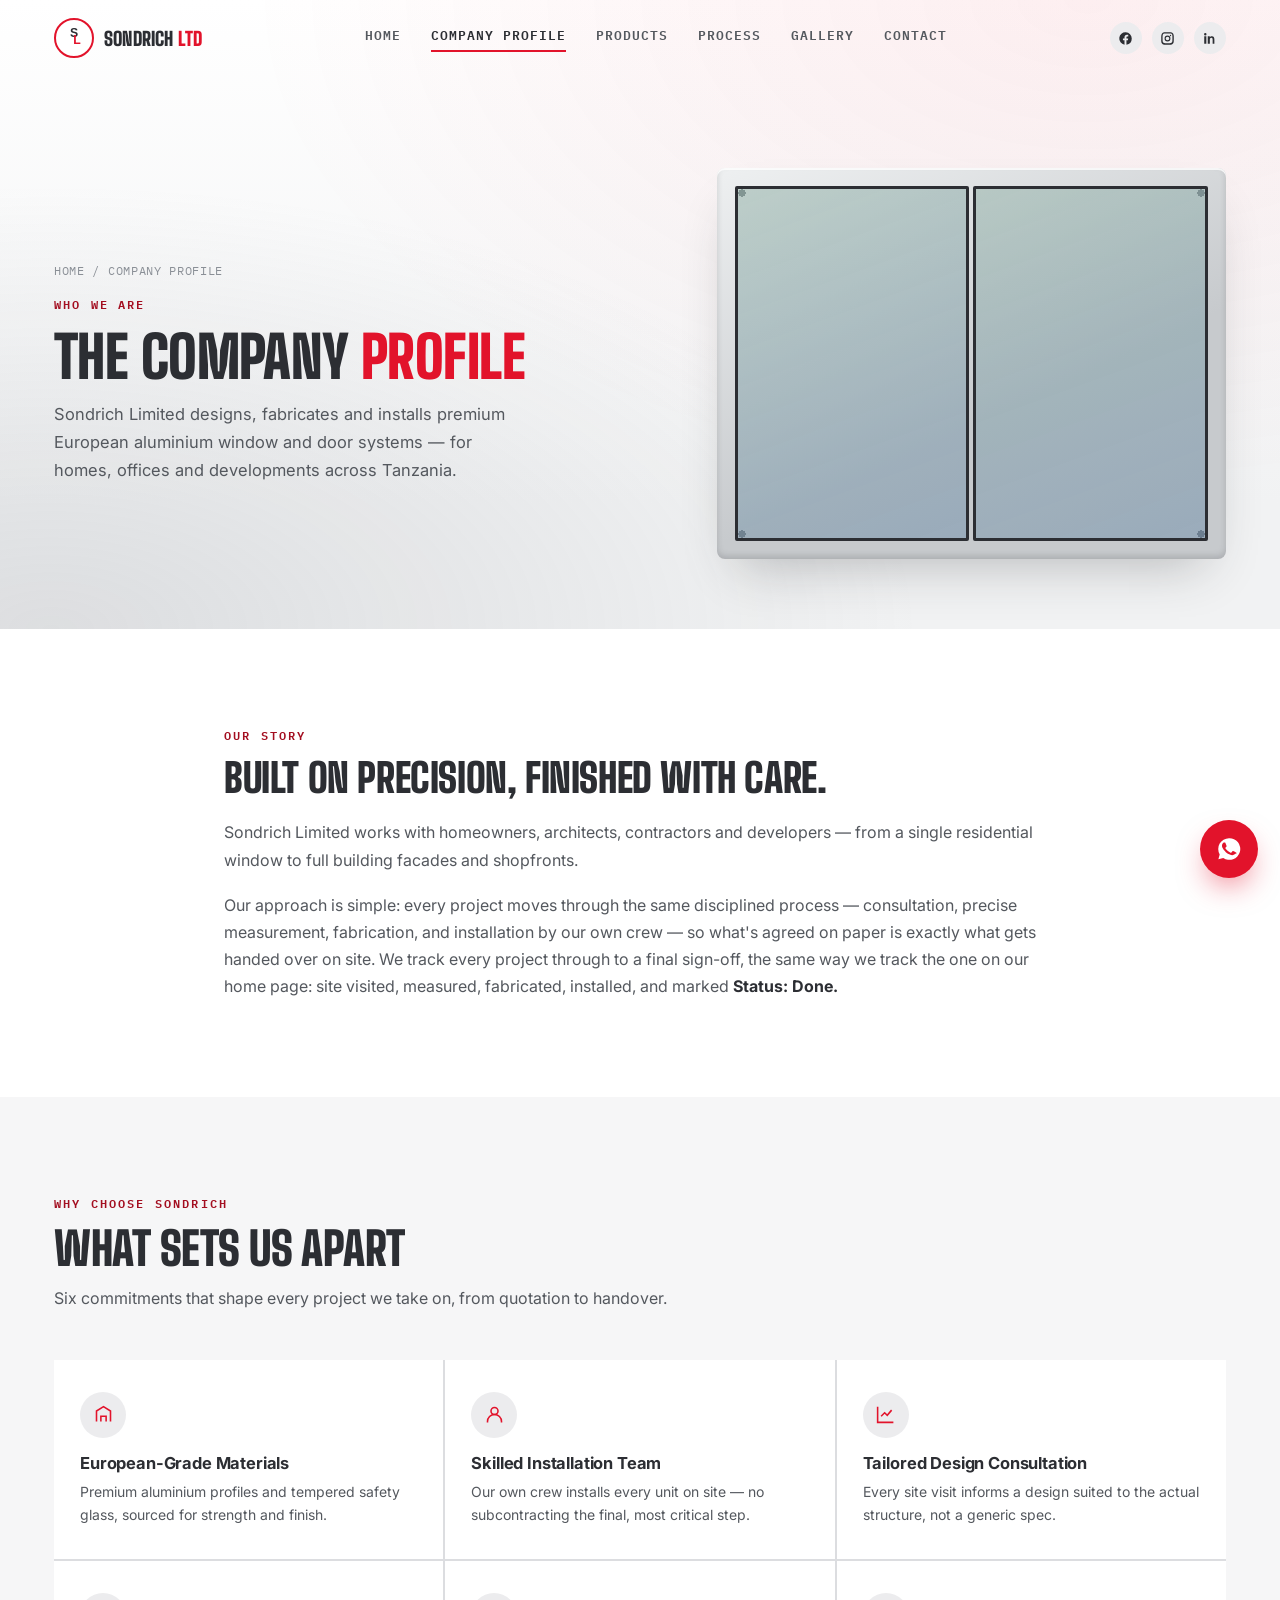
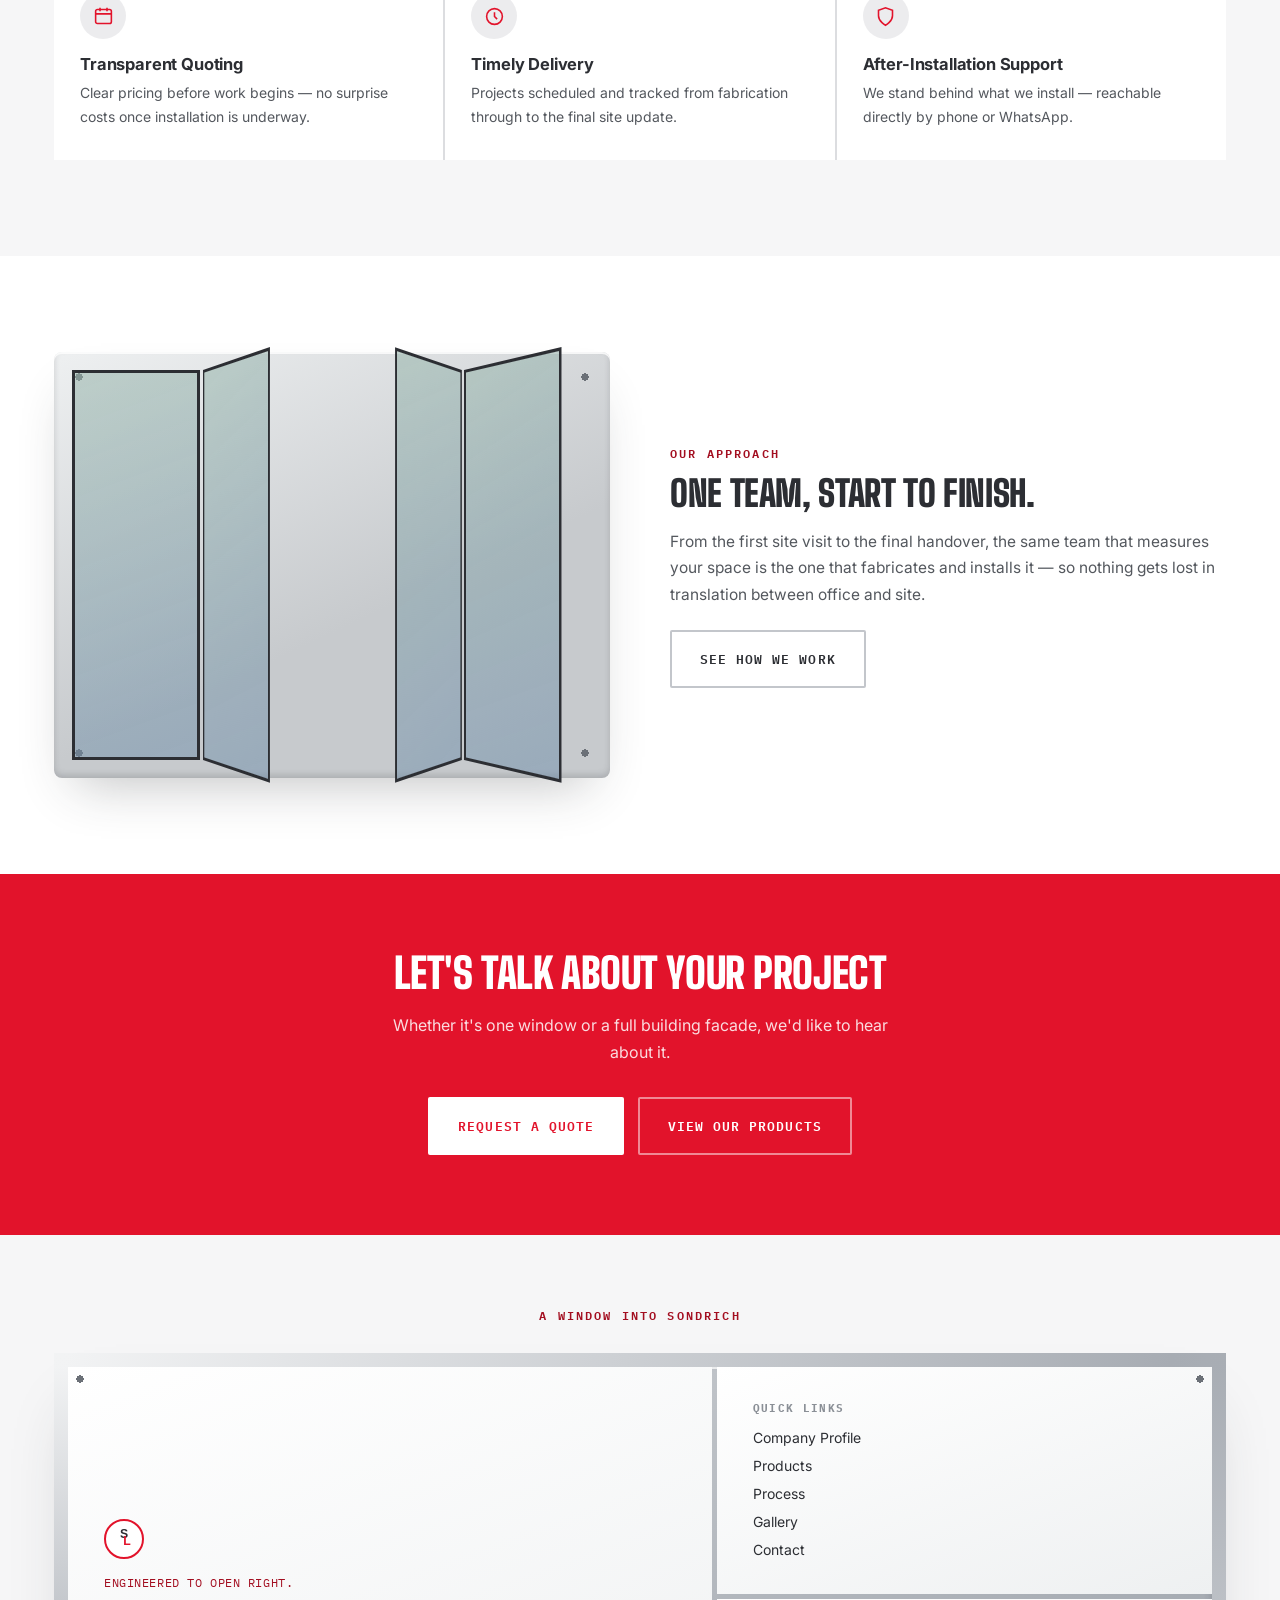
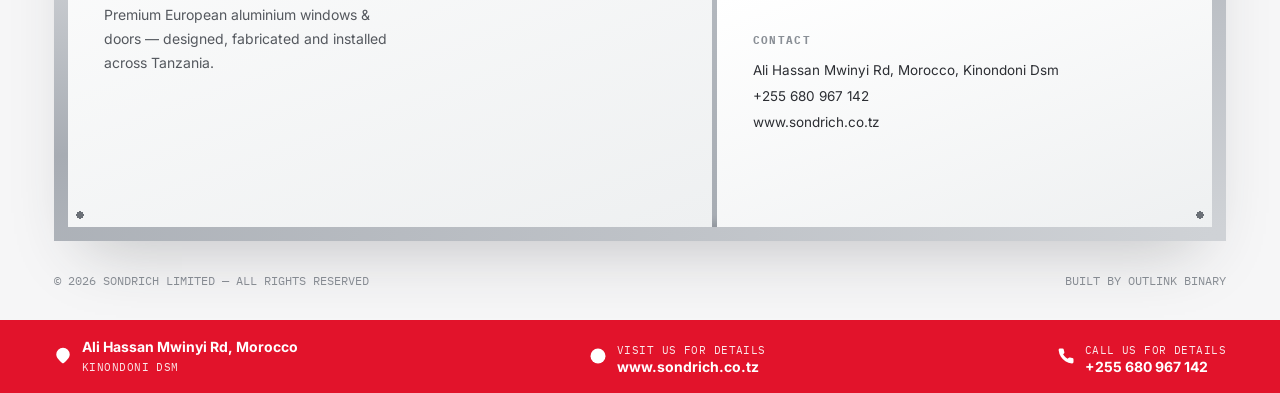
==== commit d4135b5c: "Add clickable colour swatches and Instagram link for gallery Finish swatches on the Products page ar" ====
--- a/about.html
+++ b/about.html
@@ -25,7 +25,7 @@
     <div class="header-right">
       <div class="social-row">
         <a href="https://facebook.com" aria-label="Facebook" target="_blank" rel="noopener"><svg viewBox="0 0 24 24"><path d="M22 12a10 10 0 1 0-11.6 9.9v-7H7.9V12h2.5V9.8c0-2.5 1.5-3.9 3.8-3.9 1.1 0 2.2.2 2.2.2v2.5h-1.3c-1.2 0-1.6.8-1.6 1.6V12h2.8l-.4 2.9h-2.4v7A10 10 0 0 0 22 12Z"/></svg></a>
-        <a href="https://instagram.com" aria-label="Instagram" target="_blank" rel="noopener"><svg viewBox="0 0 24 24"><path d="M12 2c2.7 0 3 0 4.1.06 1.1.05 1.8.22 2.5.47.7.27 1.2.6 1.8 1.16.6.6.9 1.1 1.16 1.8.25.7.42 1.4.47 2.5.06 1.1.06 1.4.06 4.1s0 3-.06 4.1c-.05 1.1-.22 1.8-.47 2.5-.27.7-.6 1.2-1.16 1.8-.6.6-1.1.9-1.8 1.16-.7.25-1.4.42-2.5.47-1.1.06-1.4.06-4.1.06s-3 0-4.1-.06c-1.1-.05-1.8-.22-2.5-.47a5 5 0 0 1-1.8-1.16 5 5 0 0 1-1.16-1.8c-.25-.7-.42-1.4-.47-2.5C2 15 2 14.7 2 12s0-3 .06-4.1c.05-1.1.22-1.8.47-2.5.27-.7.6-1.2 1.16-1.8.6-.6 1.1-.9 1.8-1.16.7-.25 1.4-.42 2.5-.47C9 2 9.3 2 12 2Zm0 1.8c-2.6 0-2.9 0-4 .06-.9.04-1.4.18-1.7.3-.45.17-.77.38-1.1.71-.33.33-.54.65-.71 1.1-.12.3-.26.8-.3 1.7-.06 1.1-.06 1.4-.06 4s0 2.9.06 4c.04.9.18 1.4.3 1.7.17.45.38.77.71 1.1.33.33.65.54 1.1.71.3.12.8.26 1.7.3 1.1.06 1.4.06 4 .06s2.9 0 4-.06c.9-.04 1.4-.18 1.7-.3.45-.17.77-.38 1.1-.71.33-.33.54-.65.71-1.1.12-.3.26-.8.3-1.7.06-1.1.06-1.4.06-4s0-2.9-.06-4c-.04-.9-.18-1.4-.3-1.7a2.9 2.9 0 0 0-.71-1.1 2.9 2.9 0 0 0-1.1-.71c-.3-.12-.8-.26-1.7-.3-1.1-.06-1.4-.06-4-.06Zm0 3.5a4.7 4.7 0 1 1 0 9.4 4.7 4.7 0 0 1 0-9.4Zm0 1.8a2.9 2.9 0 1 0 0 5.8 2.9 2.9 0 0 0 0-5.8Zm5.9-2a1.1 1.1 0 1 1-2.2 0 1.1 1.1 0 0 1 2.2 0Z"/></svg></a>
+        <a href="https://www.instagram.com/sondrichlimited" aria-label="Instagram" target="_blank" rel="noopener"><svg viewBox="0 0 24 24"><path d="M12 2c2.7 0 3 0 4.1.06 1.1.05 1.8.22 2.5.47.7.27 1.2.6 1.8 1.16.6.6.9 1.1 1.16 1.8.25.7.42 1.4.47 2.5.06 1.1.06 1.4.06 4.1s0 3-.06 4.1c-.05 1.1-.22 1.8-.47 2.5-.27.7-.6 1.2-1.16 1.8-.6.6-1.1.9-1.8 1.16-.7.25-1.4.42-2.5.47-1.1.06-1.4.06-4.1.06s-3 0-4.1-.06c-1.1-.05-1.8-.22-2.5-.47a5 5 0 0 1-1.8-1.16 5 5 0 0 1-1.16-1.8c-.25-.7-.42-1.4-.47-2.5C2 15 2 14.7 2 12s0-3 .06-4.1c.05-1.1.22-1.8.47-2.5.27-.7.6-1.2 1.16-1.8.6-.6 1.1-.9 1.8-1.16.7-.25 1.4-.42 2.5-.47C9 2 9.3 2 12 2Zm0 1.8c-2.6 0-2.9 0-4 .06-.9.04-1.4.18-1.7.3-.45.17-.77.38-1.1.71-.33.33-.54.65-.71 1.1-.12.3-.26.8-.3 1.7-.06 1.1-.06 1.4-.06 4s0 2.9.06 4c.04.9.18 1.4.3 1.7.17.45.38.77.71 1.1.33.33.65.54 1.1.71.3.12.8.26 1.7.3 1.1.06 1.4.06 4 .06s2.9 0 4-.06c.9-.04 1.4-.18 1.7-.3.45-.17.77-.38 1.1-.71.33-.33.54-.65.71-1.1.12-.3.26-.8.3-1.7.06-1.1.06-1.4.06-4s0-2.9-.06-4c-.04-.9-.18-1.4-.3-1.7a2.9 2.9 0 0 0-.71-1.1 2.9 2.9 0 0 0-1.1-.71c-.3-.12-.8-.26-1.7-.3-1.1-.06-1.4-.06-4-.06Zm0 3.5a4.7 4.7 0 1 1 0 9.4 4.7 4.7 0 0 1 0-9.4Zm0 1.8a2.9 2.9 0 1 0 0 5.8 2.9 2.9 0 0 0 0-5.8Zm5.9-2a1.1 1.1 0 1 1-2.2 0 1.1 1.1 0 0 1 2.2 0Z"/></svg></a>
         <a href="https://linkedin.com" aria-label="LinkedIn" target="_blank" rel="noopener"><svg viewBox="0 0 24 24"><path d="M6.94 8.5H3.56V20.4h3.38V8.5ZM5.25 3.1a1.96 1.96 0 1 0 0 3.92 1.96 1.96 0 0 0 0-3.92ZM20.4 20.4h-3.37v-6.24c0-1.49-.03-3.4-2.07-3.4-2.08 0-2.4 1.62-2.4 3.3v6.34H9.2V8.5h3.24v1.63h.05c.45-.86 1.56-1.77 3.22-1.77 3.45 0 4.09 2.27 4.09 5.22v6.82Z"/></svg></a>
       </div>
       <button class="burger" id="burgerBtn" aria-label="Open menu"><span></span><span></span><span></span></button>
--- a/styles.css
+++ b/styles.css
@@ -19,6 +19,7 @@
   --body:'Inter', sans-serif;
   --mono:'IBM Plex Mono', monospace;
   --ease:cubic-bezier(.16,1,.3,1);
+  --profile-color:var(--graphite);
 }
 
 *,*::before,*::after{ box-sizing:border-box; }
@@ -28,7 +29,7 @@
   background:var(--white); -webkit-font-smoothing:antialiased;
   opacity:0; animation:pageIn .5s var(--ease) forwards;
 }
-@keyframes pageIn{ from{ opacity:0; transform:translateY(8px);} to{ opacity:1; transform:translateY(0);} }
+@keyframes pageIn{ from{ opacity:0; transform:translateY(8px);} to{ opacity:1; transform:none;} }
 img{ max-width:100%; display:block; }
 a{ color:inherit; text-decoration:none; }
 ul{ list-style:none; margin:0; padding:0; }
@@ -135,9 +136,9 @@
    and gives a one-time "demo-open" pulse on first scroll-into-view.
    ============================================================ */
 .glass-anim{ position:relative; width:100%; aspect-ratio:4/3; perspective:1000px; }
-.glass-anim .gpane{ background:linear-gradient(160deg, rgba(150,180,170,0.55), rgba(110,140,170,0.5)); border:3px solid var(--graphite); position:relative; }
-
-.glass-anim.c-slide{ overflow:hidden; border:4px solid var(--graphite); border-radius:3px; }
+.glass-anim .gpane{ background:linear-gradient(160deg, rgba(150,180,170,0.55), rgba(110,140,170,0.5)); border:3px solid var(--profile-color); position:relative; transition:border-color .3s var(--ease); }
+
+.glass-anim.c-slide{ overflow:hidden; border:4px solid var(--profile-color); border-radius:3px; transition:border-color .3s var(--ease); }
 .glass-anim.c-slide .gpane{ position:absolute; inset:0; width:62%; border:none; transition:transform .6s var(--ease); }
 .glass-anim.c-slide .gpane.b{ left:38%; opacity:.85; }
 .glass-anim.c-slide:hover .gpane.a, .glass-anim.c-slide.demo-open .gpane.a, .glass-anim.c-slide.is-active .gpane.a{ transform:translateX(-46%); }
@@ -153,7 +154,7 @@
 .glass-anim.c-awning .gpane{ width:100%; height:100%; transform-origin:top center; transition:transform .6s var(--ease); border-radius:2px; }
 .glass-anim.c-awning:hover .gpane, .glass-anim.c-awning.demo-open .gpane, .glass-anim.c-awning.is-active .gpane{ transform:rotateX(-20deg) translateY(6px); }
 
-.glass-anim.c-door{ overflow:hidden; border:4px solid var(--graphite); border-radius:3px; }
+.glass-anim.c-door{ overflow:hidden; border:4px solid var(--profile-color); border-radius:3px; transition:border-color .3s var(--ease); }
 .glass-anim.c-door .gpane{ position:absolute; inset:0; width:70%; border:none; transition:transform .65s var(--ease); }
 .glass-anim.c-door .gpane.b{ left:30%; opacity:.9; }
 .glass-anim.c-door:hover .gpane.a, .glass-anim.c-door.demo-open .gpane.a, .glass-anim.c-door.is-active .gpane.a{ transform:translateX(-58%); }
@@ -174,7 +175,7 @@
 .glass-anim.c-french:hover .gpane.l, .glass-anim.c-french.demo-open .gpane.l, .glass-anim.c-french.is-active .gpane.l{ transform:rotateY(30deg); }
 .glass-anim.c-french:hover .gpane.r, .glass-anim.c-french.demo-open .gpane.r, .glass-anim.c-french.is-active .gpane.r{ transform:rotateY(-30deg); }
 
-.glass-anim.c-fixed{ display:grid; grid-template-columns:repeat(3,1fr); grid-template-rows:repeat(2,1fr); gap:3px; border:4px solid var(--graphite); border-radius:3px; position:relative; overflow:hidden; }
+.glass-anim.c-fixed{ display:grid; grid-template-columns:repeat(3,1fr); grid-template-rows:repeat(2,1fr); gap:3px; border:4px solid var(--profile-color); border-radius:3px; position:relative; overflow:hidden; transition:border-color .3s var(--ease); }
 .glass-anim.c-fixed .gpane{ border:none; }
 .glass-anim.c-fixed::after{ content:""; position:absolute; inset:0; pointer-events:none; background:linear-gradient(115deg, transparent 35%, rgba(255,255,255,0.65) 48%, transparent 62%); transform:translateX(-130%); }
 .glass-anim.c-fixed:hover::after, .glass-anim.c-fixed.demo-open::after, .glass-anim.c-fixed.is-active::after{ animation:sheen 1.3s var(--ease) 1; }
@@ -266,10 +267,19 @@
 @media (max-width:900px){ .ptype-row, .ptype-row.rev{ grid-template-columns:1fr; } .ptype-row.rev .ptype-visual, .ptype-row.rev .ptype-copy{ order:initial; } }
 
 /* ---------- FINISHES ---------- */
-.finishes-row{ display:flex; flex-wrap:wrap; gap:30px; align-items:center; margin-top:20px; }
-.swatch{ display:flex; flex-direction:column; align-items:center; gap:8px; }
-.swatch i{ width:38px; height:38px; border-radius:50%; display:block; border:1px solid var(--grey-300); box-shadow:inset 0 0 0 3px var(--white); }
-.swatch span{ font-family:var(--mono); font-size:10.5px; letter-spacing:0.04em; text-transform:uppercase; color:var(--grey-700); }
+.finishes-row{ display:grid; grid-template-columns:repeat(5,1fr); gap:18px; margin-top:20px; }
+.swatch{
+  display:flex; flex-direction:column; align-items:center; gap:10px; background:var(--white);
+  border:1.5px solid var(--grey-200); border-radius:6px; padding:16px 10px 14px; cursor:pointer;
+  font-family:inherit; transition:border-color .25s, transform .25s, box-shadow .25s;
+}
+.swatch:hover{ border-color:var(--grey-300); transform:translateY(-2px); }
+.swatch.active{ border-color:var(--red); box-shadow:0 10px 24px -14px rgba(226,19,43,0.35); }
+.swatch i{ width:100%; aspect-ratio:1; border-radius:4px; display:block; border:1px solid var(--grey-300); box-shadow:inset 0 0 0 3px var(--white); }
+.swatch span{ font-family:var(--mono); font-size:10.5px; letter-spacing:0.04em; text-transform:uppercase; color:var(--grey-700); text-align:center; }
+.swatch.active span{ color:var(--graphite); font-weight:600; }
+@media (max-width:640px){ .finishes-row{ grid-template-columns:repeat(3,1fr); } }
+@media (max-width:380px){ .finishes-row{ grid-template-columns:repeat(2,1fr); } }
 
 /* ---------- PROCESS TIMELINE (full page) ---------- */
 .timeline{ position:relative; max-width:880px; margin:0 auto; }
@@ -306,6 +316,11 @@
 .gallery-caption{ border:1.5px solid var(--red); padding:10px 14px; font-family:var(--mono); font-size:11px; letter-spacing:0.03em; color:var(--white); text-transform:uppercase; background:rgba(34,36,40,0.4); }
 @media (max-width:900px){ .gallery-grid{ grid-template-columns:repeat(2,1fr); } }
 @media (max-width:560px){ .gallery-grid{ grid-template-columns:1fr; } }
+.gallery-seemore{ text-align:center; max-width:480px; margin:56px auto 0; }
+.gallery-seemore h2{ font-size:clamp(26px,3.4vw,36px); text-transform:uppercase; margin:12px 0 14px; }
+.gallery-seemore p{ margin-bottom:24px; }
+.gallery-seemore .btn{ gap:10px; }
+.gallery-seemore .btn svg{ flex:none; }
 
 /* ---------- CONTACT ---------- */
 .contact-layout{ display:grid; grid-template-columns:0.9fr 1.1fr; gap:60px; }
